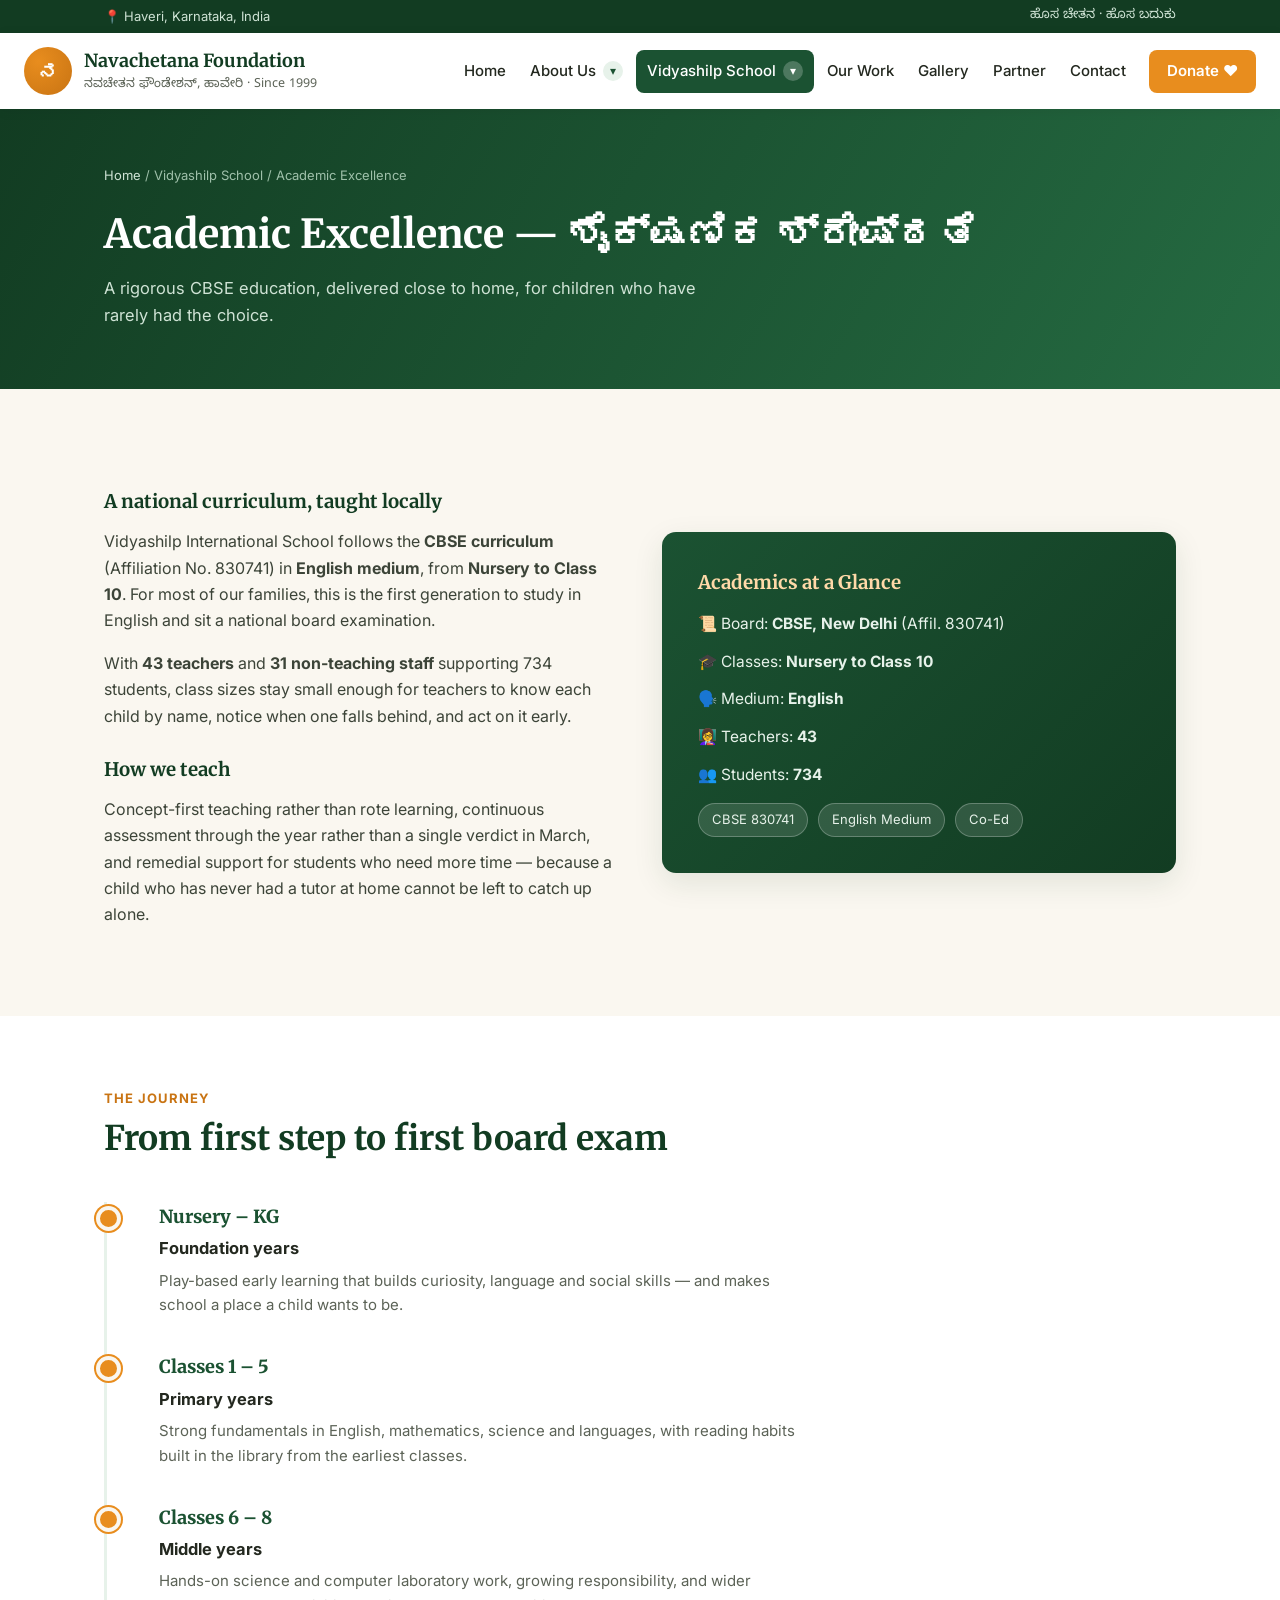
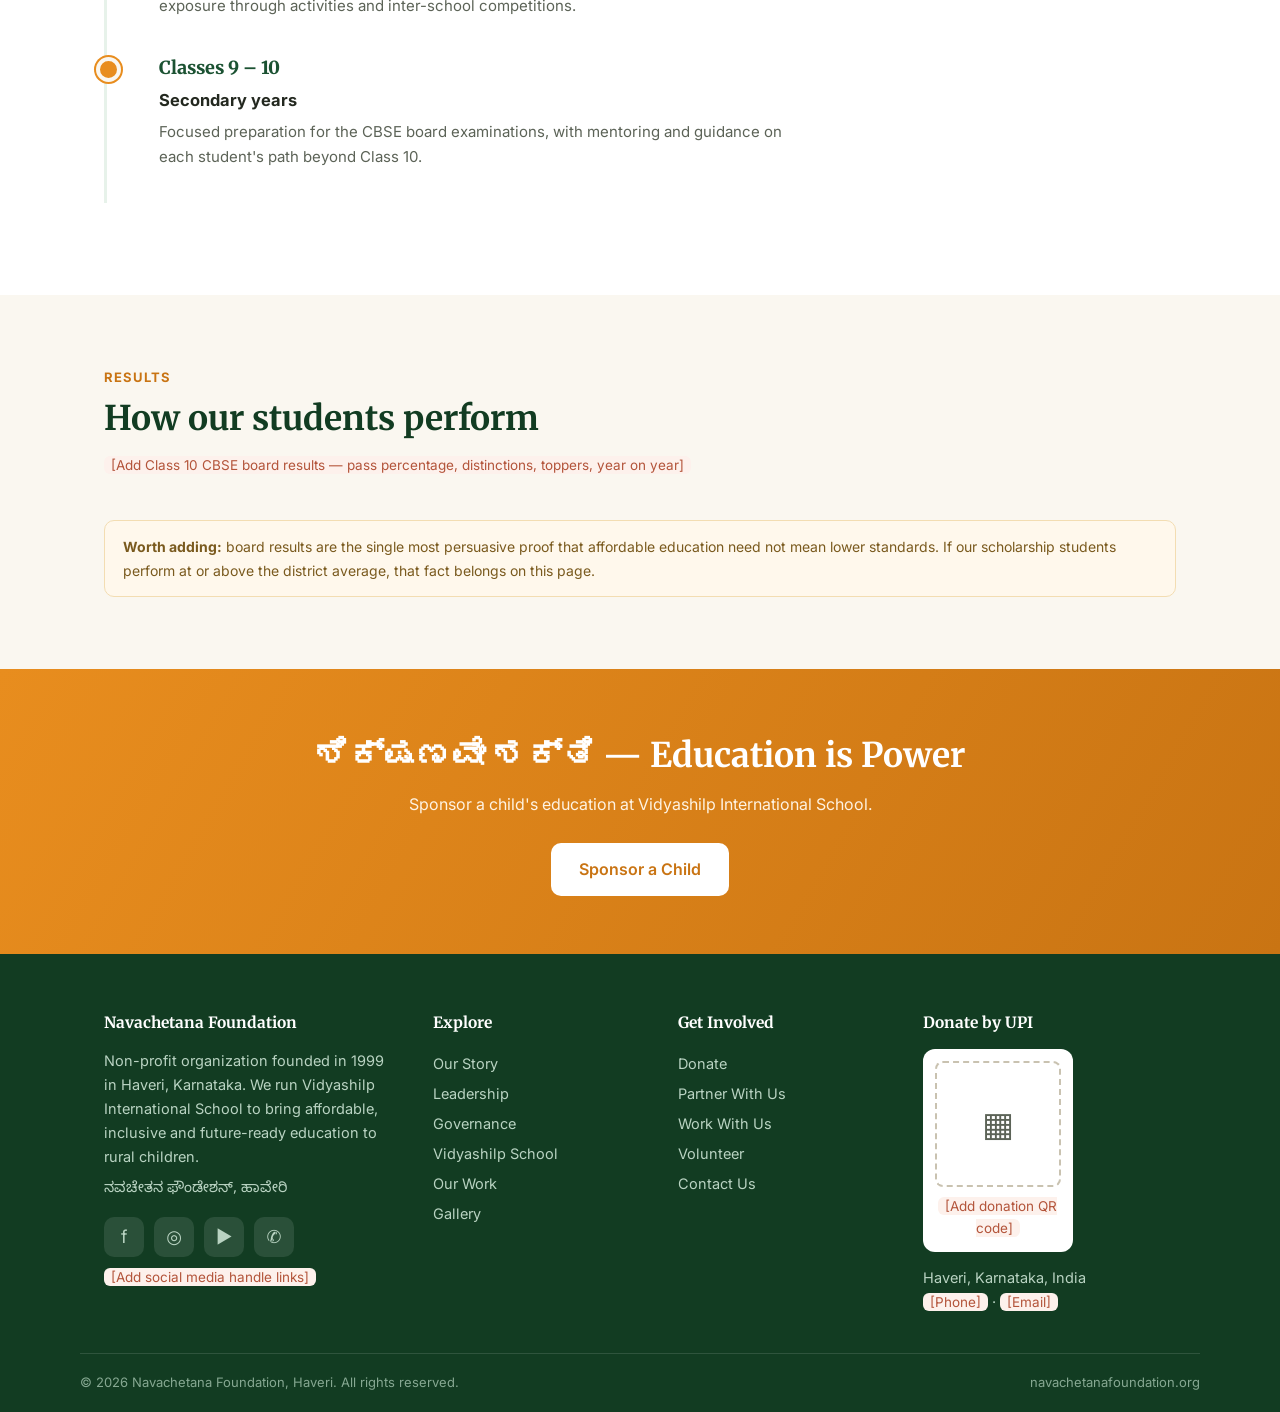
==== academics.html @ 8e403942 "firstCommt" ====
<!DOCTYPE html>
<html lang="en">
<head>
<meta charset="UTF-8">
<meta name="viewport" content="width=device-width, initial-scale=1.0">
<title>Academic Excellence — Vidyashilp International School, Haveri</title>
<meta name="description" content="Academic excellence at Vidyashilp International School, Haveri — CBSE curriculum, English medium, Nursery to Class 10, 43 teachers and individual attention for every child.">
<link rel="stylesheet" href="styles.css">
</head>
<body>

<div class="topbar">
  <div class="container">
    <span>📍 Haveri, Karnataka, India</span>
    <span class="kn">ಹೊಸ ಚೇತನ · ಹೊಸ ಬದುಕು</span>
  </div>
</div>

<header class="site-header">
  <div class="nav-wrap">
    <a class="brand" href="index.html">
      <div class="brand-mark">ನ</div>
      <div class="brand-name">
        <strong>Navachetana Foundation</strong>
        <span class="kn">ನವಚೇತನ ಫೌಂಡೇಶನ್, ಹಾವೇರಿ · Since 1999</span>
      </div>
    </a>
    <button class="nav-toggle" aria-label="Toggle menu" aria-expanded="false">&#9776;</button>
    <nav class="main-nav">
      <a href="index.html">Home</a>
      <div class="nav-item">
        <a href="about.html">About Us <span class="caret">&#9662;</span></a>
        <div class="sub-menu">
          <a href="about.html">Our Story</a>
          <a href="leadership.html">Leadership</a>
          <a href="governance.html">Governance</a>
        </div>
      </div>
      <div class="nav-item">
        <a href="school.html" class="active">Vidyashilp School <span class="caret">&#9662;</span></a>
        <div class="sub-menu">
          <a href="school.html">School Overview</a>
          <a href="academics.html" class="active">Academic Excellence</a>
          <a href="future-ready.html">Future Ready Learning</a>
          <a href="beyond-academics.html">Beyond Academics</a>
          <a href="hostel-transport.html">Hostel &amp; Transport</a>
        </div>
      </div>
      <a href="programs.html">Our Work</a>
      <a href="gallery.html">Gallery</a>
      <a href="partner.html">Partner</a>
      <a href="contact.html">Contact</a>
      <a href="donate.html" class="donate-btn">Donate &hearts;</a>
    </nav>
  </div>
</header>

<section class="page-hero">
  <div class="container">
    <div class="crumbs"><a href="index.html">Home</a> / Vidyashilp School / Academic Excellence</div>
    <h1>Academic Excellence — ಶೈಕ್ಷಣಿಕ ಶ್ರೇಷ್ಠತೆ</h1>
    <p>A rigorous CBSE education, delivered close to home, for children who have rarely had the choice.</p>
  </div>
</section>

<section class="block">
  <div class="container two-col">
    <div class="prose">
      <h3>A national curriculum, taught locally</h3>
      <p>Vidyashilp International School follows the <strong>CBSE curriculum</strong>
      (Affiliation No. 830741) in <strong>English medium</strong>, from
      <strong>Nursery to Class 10</strong>. For most of our families, this is the first
      generation to study in English and sit a national board examination.</p>
      <p>With <strong>43 teachers</strong> and <strong>31 non-teaching staff</strong>
      supporting 734 students, class sizes stay small enough for teachers to know each
      child by name, notice when one falls behind, and act on it early.</p>
      <h3>How we teach</h3>
      <p>Concept-first teaching rather than rote learning, continuous assessment through the
      year rather than a single verdict in March, and remedial support for students who need
      more time — because a child who has never had a tutor at home cannot be left to catch
      up alone.</p>
    </div>
    <div class="highlight-panel">
      <h3>Academics at a Glance</h3>
      <p>📜 Board: <strong>CBSE, New Delhi</strong> (Affil. 830741)</p>
      <p>🎓 Classes: <strong>Nursery to Class 10</strong></p>
      <p>🗣️ Medium: <strong>English</strong></p>
      <p>👩‍🏫 Teachers: <strong>43</strong></p>
      <p>👥 Students: <strong>734</strong></p>
      <div class="badge-row">
        <span class="badge">CBSE 830741</span>
        <span class="badge">English Medium</span>
        <span class="badge">Co-Ed</span>
      </div>
    </div>
  </div>
</section>

<section class="block alt">
  <div class="container">
    <div class="section-head">
      <div class="eyebrow">The Journey</div>
      <h2>From first step to first board exam</h2>
    </div>
    <div class="timeline">
      <div class="tl-item">
        <div class="year">Nursery – KG</div>
        <h4>Foundation years</h4>
        <p>Play-based early learning that builds curiosity, language and social skills —
        and makes school a place a child wants to be.</p>
      </div>
      <div class="tl-item">
        <div class="year">Classes 1 – 5</div>
        <h4>Primary years</h4>
        <p>Strong fundamentals in English, mathematics, science and languages, with reading
        habits built in the library from the earliest classes.</p>
      </div>
      <div class="tl-item">
        <div class="year">Classes 6 – 8</div>
        <h4>Middle years</h4>
        <p>Hands-on science and computer laboratory work, growing responsibility, and wider
        exposure through activities and inter-school competitions.</p>
      </div>
      <div class="tl-item">
        <div class="year">Classes 9 – 10</div>
        <h4>Secondary years</h4>
        <p>Focused preparation for the CBSE board examinations, with mentoring and guidance
        on each student's path beyond Class 10.</p>
      </div>
    </div>
  </div>
</section>

<section class="block">
  <div class="container">
    <div class="section-head">
      <div class="eyebrow">Results</div>
      <h2>How our students perform</h2>
      <p><span class="placeholder">[Add Class 10 CBSE board results — pass percentage, distinctions, toppers, year on year]</span></p>
    </div>
    <div class="note">
      <strong>Worth adding:</strong> board results are the single most persuasive proof that
      affordable education need not mean lower standards. If our scholarship students perform
      at or above the district average, that fact belongs on this page.
    </div>
  </div>
</section>

<section class="cta-band">
  <div class="container">
    <h2 class="kn">ಶಿಕ್ಷಣವೇ ಶಕ್ತಿ — Education is Power</h2>
    <p>Sponsor a child's education at Vidyashilp International School.</p>
    <a class="btn" href="donate.html">Sponsor a Child</a>
  </div>
</section>

<footer class="site-footer">
  <div class="container">
    <div class="footer-grid">
      <div>
        <h4>Navachetana Foundation</h4>
        <p>Non-profit organization founded in 1999 in Haveri, Karnataka. We run Vidyashilp
        International School to bring affordable, inclusive and future-ready education to
        rural children.</p>
        <p class="kn" style="margin-top:10px;">ನವಚೇತನ ಫೌಂಡೇಶನ್, ಹಾವೇರಿ</p>
        <div class="social-row">
          <a href="#" aria-label="Facebook" title="Facebook">f</a>
          <a href="#" aria-label="Instagram" title="Instagram">◎</a>
          <a href="#" aria-label="YouTube" title="YouTube">▶</a>
          <a href="#" aria-label="WhatsApp" title="WhatsApp">✆</a>
        </div>
        <p style="margin-top:8px;"><span class="placeholder">[Add social media handle links]</span></p>
      </div>
      <div>
        <h4>Explore</h4>
        <a href="about.html">Our Story</a>
        <a href="leadership.html">Leadership</a>
        <a href="governance.html">Governance</a>
        <a href="school.html">Vidyashilp School</a>
        <a href="programs.html">Our Work</a>
        <a href="gallery.html">Gallery</a>
      </div>
      <div>
        <h4>Get Involved</h4>
        <a href="donate.html">Donate</a>
        <a href="partner.html">Partner With Us</a>
        <a href="partner.html">Work With Us</a>
        <a href="contact.html">Volunteer</a>
        <a href="contact.html">Contact Us</a>
      </div>
      <div>
        <h4>Donate by UPI</h4>
        <div class="qr-box">
          <div class="qr-slot">▦</div>
          <span class="placeholder">[Add donation QR code]</span>
        </div>
        <p style="margin-top:14px;">Haveri, Karnataka, India<br>
        <span class="placeholder">[Phone]</span> · <span class="placeholder">[Email]</span></p>
      </div>
    </div>
  </div>
  <div class="container footer-bottom">
    <span>© 2026 Navachetana Foundation, Haveri. All rights reserved.</span>
    <span>navachetanafoundation.org</span>
  </div>
</footer>

<script src="script.js"></script>
</body>
</html>
---- styles.css ----
/* ============================================================
   Navachetana Foundation — navachetanafoundation.org
   Shared stylesheet
   ============================================================ */
@import url('https://fonts.googleapis.com/css2?family=Noto+Sans+Kannada:wght@400;600;700&family=Merriweather:wght@700;900&family=Inter:wght@400;500;600;700&display=swap');

:root {
  --green-900: #123c22;
  --green-800: #1b5232;
  --green-700: #256b42;
  --green-100: #e7f2ea;
  --marigold: #f2a93b;
  --saffron: #e88d1e;
  --saffron-dark: #c97413;
  --cream: #faf7f0;
  --ink: #23281f;
  --muted: #5c6357;
  --white: #ffffff;
  --radius: 14px;
  --shadow: 0 10px 30px rgba(18, 60, 34, 0.10);
  --maxw: 1120px;
}

* { margin: 0; padding: 0; box-sizing: border-box; }

html { scroll-behavior: smooth; }

body {
  font-family: 'Inter', 'Noto Sans Kannada', system-ui, -apple-system, sans-serif;
  color: var(--ink);
  background: var(--cream);
  line-height: 1.65;
}

.kn { font-family: 'Noto Sans Kannada', 'Inter', sans-serif; }

img { max-width: 100%; display: block; }

a { color: var(--green-700); text-decoration: none; }
a:hover { text-decoration: underline; }

.container { max-width: var(--maxw); margin: 0 auto; padding: 0 24px; }

/* ---------- Header / Nav ---------- */
.topbar {
  background: var(--green-900);
  color: #cfe3d5;
  font-size: 13px;
  padding: 6px 0;
}
.topbar .container { display: flex; justify-content: space-between; flex-wrap: wrap; gap: 8px; }

header.site-header {
  background: var(--white);
  position: sticky;
  top: 0;
  z-index: 50;
  box-shadow: 0 2px 12px rgba(0,0,0,0.06);
}
.nav-wrap {
  display: flex;
  align-items: center;
  justify-content: space-between;
  padding: 14px 24px;
  max-width: var(--maxw);
  margin: 0 auto;
}
.brand { display: flex; align-items: center; gap: 12px; text-decoration: none; }
.brand:hover { text-decoration: none; }
.brand-mark {
  width: 48px; height: 48px; border-radius: 50%;
  background: radial-gradient(circle at 30% 30%, var(--saffron), var(--saffron-dark));
  display: flex; align-items: center; justify-content: center;
  color: #fff; font-weight: 800; font-size: 20px;
  font-family: 'Merriweather', serif;
  flex-shrink: 0;
}
.brand-name { line-height: 1.2; }
.brand-name strong { display: block; color: var(--green-900); font-size: 18px; font-family: 'Merriweather', serif; }
.brand-name span { font-size: 12.5px; color: var(--muted); }

nav.main-nav { display: flex; gap: 4px; flex-wrap: wrap; align-items: center; }
nav.main-nav a {
  padding: 8px 13px;
  border-radius: 8px;
  color: var(--ink);
  font-weight: 500;
  font-size: 15px;
}
nav.main-nav a:hover { background: var(--green-100); text-decoration: none; color: var(--green-800); }
nav.main-nav a.active { background: var(--green-800); color: #fff; }
nav.main-nav a.donate-btn {
  background: var(--saffron);
  color: #fff;
  font-weight: 600;
  margin-left: 6px;
}
nav.main-nav a.donate-btn:hover { background: var(--saffron-dark); }

/* ---------- Hero ---------- */
.hero {
  background:
    linear-gradient(120deg, rgba(18,60,34,0.94) 0%, rgba(27,82,50,0.88) 55%, rgba(37,107,66,0.82) 100%),
    repeating-linear-gradient(45deg, #1b5232 0 12px, #17472b 12px 24px);
  color: #fff;
  padding: 90px 0 100px;
  position: relative;
  overflow: hidden;
}
.hero::after {
  content: "";
  position: absolute; inset: auto 0 0 0; height: 90px;
  background: radial-gradient(60% 120% at 50% 100%, rgba(232,141,30,0.25), transparent 70%);
  pointer-events: none;
}
.hero .kicker {
  display: inline-block;
  background: rgba(232,141,30,0.18);
  border: 1px solid rgba(232,141,30,0.5);
  color: #ffd9a8;
  padding: 5px 14px;
  border-radius: 999px;
  font-size: 13.5px;
  letter-spacing: 0.06em;
  text-transform: uppercase;
  margin-bottom: 22px;
}
.hero h1 {
  font-family: 'Merriweather', serif;
  font-size: clamp(30px, 5vw, 52px);
  line-height: 1.15;
  max-width: 780px;
  margin-bottom: 10px;
}
.hero .kn-tagline {
  font-size: clamp(18px, 2.6vw, 26px);
  color: #ffd9a8;
  margin-bottom: 18px;
  font-weight: 600;
}
.hero p.lead {
  max-width: 640px;
  font-size: 17.5px;
  color: #dceade;
  margin-bottom: 34px;
}
.btn {
  display: inline-block;
  padding: 13px 28px;
  border-radius: 10px;
  font-weight: 600;
  font-size: 16px;
  transition: transform .15s ease, box-shadow .15s ease;
}
.btn:hover { text-decoration: none; transform: translateY(-2px); }
.btn-primary { background: var(--saffron); color: #fff; box-shadow: 0 6px 18px rgba(232,141,30,.35); }
.btn-primary:hover { background: var(--saffron-dark); }
.btn-ghost { border: 2px solid rgba(255,255,255,.55); color: #fff; margin-left: 12px; }
.btn-ghost:hover { background: rgba(255,255,255,.12); }
.btn-green { background: var(--green-800); color: #fff; }
.btn-green:hover { background: var(--green-900); }

/* ---------- Page hero (inner pages) ---------- */
.page-hero {
  background: linear-gradient(120deg, var(--green-900), var(--green-700));
  color: #fff;
  padding: 56px 0 60px;
}
.page-hero h1 { font-family: 'Merriweather', serif; font-size: clamp(28px, 4vw, 40px); }
.page-hero p { color: #cfe3d5; max-width: 640px; margin-top: 8px; font-size: 16.5px; }
.crumbs { font-size: 13px; color: #9fc0aa; margin-bottom: 14px; }
.crumbs a { color: #cfe3d5; }

/* ---------- Sections ---------- */
section.block { padding: 72px 0; }
section.block.alt { background: var(--white); }
.section-head { max-width: 720px; margin-bottom: 42px; }
.section-head .eyebrow {
  color: var(--saffron-dark);
  font-weight: 700;
  text-transform: uppercase;
  letter-spacing: .08em;
  font-size: 13px;
  margin-bottom: 8px;
}
.section-head h2 {
  font-family: 'Merriweather', serif;
  color: var(--green-900);
  font-size: clamp(24px, 3.4vw, 34px);
  line-height: 1.25;
  margin-bottom: 12px;
}
.section-head p { color: var(--muted); font-size: 16.5px; }
.center { text-align: center; margin-left: auto; margin-right: auto; }

/* ---------- Cards & grids ---------- */
.grid { display: grid; gap: 26px; }
.grid.cols-3 { grid-template-columns: repeat(3, 1fr); }
.grid.cols-2 { grid-template-columns: repeat(2, 1fr); }
.grid.cols-4 { grid-template-columns: repeat(4, 1fr); }
@media (max-width: 900px) {
  .grid.cols-3, .grid.cols-4 { grid-template-columns: repeat(2, 1fr); }
}
@media (max-width: 620px) {
  .grid.cols-3, .grid.cols-2, .grid.cols-4 { grid-template-columns: 1fr; }
}

.card {
  background: var(--white);
  border-radius: var(--radius);
  padding: 30px 28px;
  box-shadow: var(--shadow);
  border-top: 4px solid transparent;
}
.card:hover { border-top-color: var(--saffron); }
.card .icon {
  width: 52px; height: 52px;
  border-radius: 12px;
  background: var(--green-100);
  display: flex; align-items: center; justify-content: center;
  font-size: 26px;
  margin-bottom: 18px;
}
.card h3 { color: var(--green-900); font-size: 19px; margin-bottom: 10px; font-family: 'Merriweather', serif; }
.card p { color: var(--muted); font-size: 15.5px; }
.card .kn-sub { color: var(--saffron-dark); font-size: 14px; font-weight: 600; margin-bottom: 6px; display:block; }

/* ---------- Stats ---------- */
.stats-band { background: var(--green-900); color: #fff; padding: 54px 0; }
.stats-band .grid { text-align: center; }
.stat h3 {
  font-family: 'Merriweather', serif;
  font-size: clamp(30px, 4vw, 44px);
  color: #ffd9a8;
}
.stat p { color: #b9d3c2; font-size: 15px; margin-top: 4px; }

/* ---------- Timeline ---------- */
.timeline { position: relative; margin: 20px 0; padding-left: 30px; border-left: 3px solid var(--green-100); }
.tl-item { position: relative; padding: 0 0 34px 22px; }
.tl-item::before {
  content: "";
  position: absolute; left: -41px; top: 4px;
  width: 17px; height: 17px; border-radius: 50%;
  background: var(--saffron);
  border: 4px solid var(--cream);
  box-shadow: 0 0 0 2px var(--saffron);
}
.tl-item .year { font-weight: 800; color: var(--green-800); font-size: 18px; font-family: 'Merriweather', serif; }
.tl-item h4 { color: var(--ink); margin: 4px 0 6px; font-size: 16.5px; }
.tl-item p { color: var(--muted); font-size: 15px; max-width: 640px; }

/* ---------- Leadership ---------- */
.person { text-align: center; }
.person .avatar {
  width: 130px; height: 130px;
  margin: 0 auto 18px;
  border-radius: 50%;
  background: linear-gradient(135deg, var(--green-700), var(--green-900));
  color: #ffd9a8;
  display: flex; align-items: center; justify-content: center;
  font-size: 42px; font-weight: 800; font-family: 'Merriweather', serif;
  border: 5px solid var(--white);
  box-shadow: var(--shadow);
}
.person h3 { color: var(--green-900); font-family: 'Merriweather', serif; font-size: 20px; }
.person .role { color: var(--saffron-dark); font-weight: 600; font-size: 14.5px; margin: 4px 0 10px; }
.person p { color: var(--muted); font-size: 15px; }

/* ---------- Gallery ---------- */
.gallery-grid { display: grid; grid-template-columns: repeat(3, 1fr); gap: 20px; }
@media (max-width: 900px) { .gallery-grid { grid-template-columns: repeat(2, 1fr); } }
@media (max-width: 560px) { .gallery-grid { grid-template-columns: 1fr; } }
.ph {
  border-radius: var(--radius);
  overflow: hidden;
  box-shadow: var(--shadow);
  background: var(--white);
}
.ph .ph-img {
  aspect-ratio: 4 / 3;
  display: flex; align-items: center; justify-content: center;
  font-size: 44px;
  color: rgba(255,255,255,.9);
}
.ph .ph-cap { padding: 14px 16px; font-size: 14.5px; color: var(--muted); }
.ph .ph-cap strong { display: block; color: var(--green-900); font-size: 15px; }
.g1 { background: linear-gradient(135deg, #256b42, #123c22); }
.g2 { background: linear-gradient(135deg, #e88d1e, #b35f0a); }
.g3 { background: linear-gradient(135deg, #3a7ca5, #16425b); }
.g4 { background: linear-gradient(135deg, #7b4397, #4a235a); }
.g5 { background: linear-gradient(135deg, #c0392b, #7b241c); }
.g6 { background: linear-gradient(135deg, #148f77, #0b5345); }

/* ---------- Donate ---------- */
.donate-box {
  background: var(--white);
  border-radius: var(--radius);
  box-shadow: var(--shadow);
  padding: 34px;
  border-left: 6px solid var(--saffron);
}
.donate-box h3 { font-family: 'Merriweather', serif; color: var(--green-900); margin-bottom: 14px; }
.donate-box table { width: 100%; border-collapse: collapse; font-size: 15px; }
.donate-box td { padding: 9px 6px; border-bottom: 1px solid #eee7d9; vertical-align: top; }
.donate-box td:first-child { font-weight: 600; color: var(--green-800); width: 42%; }
.placeholder { color: #b3543a; background: #fdf1ec; padding: 1px 7px; border-radius: 6px; font-size: 13.5px; }

.note {
  background: #fff8ec;
  border: 1px solid #f3ddb2;
  border-radius: 10px;
  padding: 14px 18px;
  font-size: 14px;
  color: #7a5a1e;
  margin-top: 22px;
}

/* ---------- Contact ---------- */
.contact-grid { display: grid; grid-template-columns: 1.1fr .9fr; gap: 34px; }
@media (max-width: 860px) { .contact-grid { grid-template-columns: 1fr; } }
.contact-card { background: var(--white); border-radius: var(--radius); box-shadow: var(--shadow); padding: 32px; }
.contact-card h3 { font-family: 'Merriweather', serif; color: var(--green-900); margin-bottom: 16px; }
.contact-row { display: flex; gap: 14px; margin-bottom: 18px; align-items: flex-start; }
.contact-row .ci {
  width: 42px; height: 42px; flex-shrink: 0;
  background: var(--green-100); border-radius: 10px;
  display: flex; align-items: center; justify-content: center; font-size: 20px;
}
.contact-row strong { display: block; color: var(--green-900); font-size: 15px; }
.contact-row span { color: var(--muted); font-size: 14.5px; }

form.contact-form label { display: block; font-weight: 600; font-size: 14px; color: var(--green-900); margin: 14px 0 5px; }
form.contact-form input, form.contact-form textarea {
  width: 100%;
  padding: 11px 13px;
  border: 1.5px solid #dcd6c6;
  border-radius: 9px;
  font-family: inherit;
  font-size: 15px;
  background: var(--cream);
}
form.contact-form input:focus, form.contact-form textarea:focus {
  outline: none; border-color: var(--green-700); background: #fff;
}
form.contact-form button {
  margin-top: 18px;
  border: none; cursor: pointer;
  width: 100%;
}

/* ---------- CTA band ---------- */
.cta-band {
  background: linear-gradient(120deg, var(--saffron), var(--saffron-dark));
  color: #fff;
  padding: 58px 0;
  text-align: center;
}
.cta-band h2 { font-family: 'Merriweather', serif; font-size: clamp(24px, 3.4vw, 34px); margin-bottom: 8px; }
.cta-band p { max-width: 560px; margin: 0 auto 26px; color: #fff3e2; }
.cta-band .btn { background: #fff; color: var(--saffron-dark); }
.cta-band .btn:hover { background: var(--green-900); color: #fff; }

/* ---------- Footer ---------- */
footer.site-footer { background: var(--green-900); color: #b9d3c2; padding: 56px 0 0; font-size: 14.5px; }
.footer-grid { display: grid; grid-template-columns: 1.4fr 1fr 1fr 1.2fr; gap: 34px; padding-bottom: 40px; }
@media (max-width: 900px) { .footer-grid { grid-template-columns: repeat(2, 1fr); } }
@media (max-width: 560px) { .footer-grid { grid-template-columns: 1fr; } }
footer h4 { color: #fff; font-size: 15.5px; margin-bottom: 14px; font-family: 'Merriweather', serif; }
footer a { color: #b9d3c2; display: block; padding: 3px 0; }
footer a:hover { color: #ffd9a8; }
.footer-bottom {
  border-top: 1px solid rgba(255,255,255,.12);
  padding: 18px 0;
  font-size: 13px;
  color: #86a892;
  display: flex; justify-content: space-between; flex-wrap: wrap; gap: 8px;
}

/* ---------- Utility ---------- */
.two-col { display: grid; grid-template-columns: 1fr 1fr; gap: 44px; align-items: center; }
@media (max-width: 860px) { .two-col { grid-template-columns: 1fr; } }
.prose p { margin-bottom: 16px; color: #3c4438; font-size: 16px; }
.prose h3 { font-family: 'Merriweather', serif; color: var(--green-900); margin: 26px 0 10px; }
.highlight-panel {
  background: linear-gradient(135deg, var(--green-800), var(--green-900));
  border-radius: var(--radius);
  color: #e7f2ea;
  padding: 36px;
  box-shadow: var(--shadow);
}
.highlight-panel h3 { color: #ffd9a8; font-family: 'Merriweather', serif; margin-bottom: 12px; }
.highlight-panel p { font-size: 15.5px; margin-bottom: 12px; }
.badge-row { display: flex; flex-wrap: wrap; gap: 10px; margin-top: 16px; }
.badge {
  background: rgba(255,255,255,.12);
  border: 1px solid rgba(255,255,255,.25);
  padding: 5px 13px;
  border-radius: 999px;
  font-size: 13px;
}

/* ---------- Philosophy quote band ---------- */
.philosophy-band {
  background: var(--green-100);
  padding: 64px 0;
  text-align: center;
}
.philosophy-band .quote {
  font-family: 'Merriweather', serif;
  font-size: clamp(20px, 3vw, 30px);
  color: var(--green-900);
  max-width: 860px;
  margin: 0 auto 14px;
  line-height: 1.45;
}
.philosophy-band .quote::before { content: "“"; color: var(--saffron); }
.philosophy-band .quote::after { content: "”"; color: var(--saffron); }
.philosophy-band .attribution { color: var(--muted); font-size: 15px; }

/* ---------- FAQ ---------- */
.faq details {
  background: var(--white);
  border-radius: 12px;
  box-shadow: var(--shadow);
  margin-bottom: 14px;
  padding: 0;
  overflow: hidden;
}
.faq summary {
  cursor: pointer;
  padding: 18px 22px;
  font-weight: 600;
  color: var(--green-900);
  font-size: 16px;
  list-style: none;
  position: relative;
}
.faq summary::-webkit-details-marker { display: none; }
.faq summary::after {
  content: "+";
  position: absolute; right: 22px; top: 50%;
  transform: translateY(-50%);
  color: var(--saffron-dark);
  font-size: 22px; font-weight: 700;
}
.faq details[open] summary::after { content: "–"; }
.faq details p { padding: 0 22px 18px; color: var(--muted); font-size: 15px; }

@media (max-width: 720px) {
  .nav-wrap { flex-direction: column; gap: 10px; }
  nav.main-nav { justify-content: center; }
  .hero { padding: 64px 0 72px; }
  .btn-ghost { margin-left: 0; margin-top: 10px; }
}

/* ============================================================
   v2 — New layout (dropdown nav, popup, impact, founder, involve)
   ============================================================ */

/* ---------- Dropdown navigation ---------- */
/* Wider header row + tighter items so all eight links sit on one line */
.nav-wrap { max-width: 1320px; gap: 18px; }
nav.main-nav { gap: 2px; flex-wrap: nowrap; }
nav.main-nav > a,
nav.main-nav .nav-item > a { padding: 9px 11px; font-size: 15px; white-space: nowrap; }
nav.main-nav a.donate-btn { margin-left: 10px; padding: 9px 18px; }

nav.main-nav .nav-item { position: relative; }
nav.main-nav .nav-item > a { display: flex; align-items: center; gap: 7px; }

/* Dropdown indicator — a visible pill, not a hairline glyph */
nav.main-nav .caret {
  display: inline-flex;
  align-items: center;
  justify-content: center;
  width: 20px;
  height: 20px;
  border-radius: 50%;
  background: var(--green-100);
  color: var(--green-800);
  font-size: 12px;
  line-height: 1;
  transition: transform .18s ease, background .18s ease, color .18s ease;
}
nav.main-nav .nav-item:hover .caret,
nav.main-nav .nav-item:focus-within .caret {
  background: var(--saffron);
  color: #fff;
  transform: rotate(180deg);
}
nav.main-nav .nav-item > a.active .caret { background: rgba(255,255,255,.22); color: #fff; }

nav.main-nav .sub-menu {
  display: none;
  position: absolute;
  top: 100%;
  left: 0;
  min-width: 232px;
  background: var(--white);
  border-radius: 12px;
  box-shadow: 0 14px 38px rgba(18,60,34,.18);
  border-top: 3px solid var(--saffron);
  padding: 8px;
  z-index: 60;
}
nav.main-nav .nav-item:hover .sub-menu,
nav.main-nav .nav-item:focus-within .sub-menu { display: block; }
nav.main-nav .sub-menu a {
  display: block;
  padding: 9px 13px;
  font-size: 14.5px;
  border-radius: 8px;
  white-space: nowrap;
}

/* Mobile nav */
.nav-toggle {
  display: none;
  background: var(--green-100);
  border: none;
  color: var(--green-900);
  font-size: 22px;
  line-height: 1;
  padding: 10px 14px;
  border-radius: 10px;
  cursor: pointer;
}
@media (max-width: 1180px) {
  .nav-toggle { display: block; }
  nav.main-nav {
    display: none;
    width: 100%;
    flex-direction: column;
    align-items: stretch;
    flex-wrap: nowrap;
    gap: 2px;
    padding-top: 14px;
    margin-top: 12px;
    border-top: 1px solid #e8e2d4;
  }
  nav.main-nav.open { display: flex; }
  .nav-wrap { flex-wrap: wrap; gap: 12px; }
  nav.main-nav .nav-item > a { justify-content: space-between; }
  nav.main-nav .nav-item:hover .caret,
  nav.main-nav .nav-item:focus-within .caret { transform: none; }
  nav.main-nav .sub-menu {
    display: block;
    position: static;
    box-shadow: none;
    border-top: none;
    border-left: 3px solid var(--green-100);
    border-radius: 0;
    padding: 0 0 6px 10px;
    margin-left: 13px;
    min-width: 0;
  }
  nav.main-nav a.donate-btn { margin: 8px 0 0; text-align: center; }
}

/* ---------- Entry pop-up ---------- */
.popup-overlay {
  position: fixed;
  inset: 0;
  background: rgba(18,60,34,.72);
  display: none;
  align-items: center;
  justify-content: center;
  padding: 20px;
  z-index: 200;
}
.popup-overlay.show { display: flex; }
.popup-card {
  background: var(--white);
  border-radius: 18px;
  max-width: 880px;
  width: 100%;
  max-height: 92vh;
  overflow: auto;
  display: grid;
  grid-template-columns: 1fr 1fr;
  position: relative;
  box-shadow: 0 30px 80px rgba(0,0,0,.4);
}
@media (max-width: 720px) { .popup-card { grid-template-columns: 1fr; } }
.popup-visual {
  background: linear-gradient(150deg, var(--green-800), var(--green-900));
  color: #ffd9a8;
  display: flex; align-items: center; justify-content: center;
  font-size: 84px;
  min-height: 220px;
}
.popup-body { padding: 40px 38px; }
.popup-body h2 {
  font-family: 'Merriweather', serif;
  color: var(--green-900);
  font-size: 25px;
  line-height: 1.3;
  margin-bottom: 12px;
}
.popup-body p { color: var(--muted); font-size: 15.5px; margin-bottom: 20px; }
.popup-close {
  position: absolute;
  top: 12px; right: 14px;
  background: rgba(255,255,255,.9);
  border: none;
  width: 34px; height: 34px;
  border-radius: 50%;
  font-size: 19px;
  color: var(--green-900);
  cursor: pointer;
  z-index: 2;
}
.popup-close:hover { background: var(--saffron); color: #fff; }
.popup-later {
  display: inline-block;
  margin-left: 14px;
  font-size: 14px;
  color: var(--muted);
  cursor: pointer;
  background: none;
  border: none;
  font-family: inherit;
  text-decoration: underline;
}

/* ---------- Impact in numbers ---------- */
.impact-grid {
  display: grid;
  grid-template-columns: repeat(4, 1fr);
  gap: 20px;
}
@media (max-width: 940px) { .impact-grid { grid-template-columns: repeat(2, 1fr); } }
@media (max-width: 520px) { .impact-grid { grid-template-columns: 1fr; } }
.impact-item {
  background: rgba(255,255,255,.07);
  border: 1px solid rgba(255,255,255,.16);
  border-radius: var(--radius);
  padding: 26px 22px;
  text-align: center;
}
.impact-item .num {
  font-family: 'Merriweather', serif;
  font-size: clamp(32px, 4.4vw, 46px);
  color: #ffd9a8;
  line-height: 1.1;
}
.impact-item .label { color: #cfe3d5; font-size: 14.5px; margin-top: 8px; }

/* ---------- Approach steps ---------- */
.step-num {
  width: 52px; height: 52px;
  border-radius: 12px;
  background: var(--saffron);
  color: #fff;
  display: flex; align-items: center; justify-content: center;
  font-family: 'Merriweather', serif;
  font-size: 24px; font-weight: 800;
  margin-bottom: 18px;
}

/* ---------- Founder note ---------- */
.founder-note {
  display: grid;
  grid-template-columns: 340px 1fr;
  gap: 44px;
  align-items: start;
  background: var(--white);
  border-radius: var(--radius);
  box-shadow: var(--shadow);
  padding: 44px;
  border-left: 6px solid var(--saffron);
}
@media (max-width: 800px) { .founder-note { grid-template-columns: 1fr; gap: 26px; } }
/* Portrait card with a name plate beneath, sized to sit level with the letter text.
   Source is square (462x462), so 5/6 crops only the left and right edges — the full
   height of the portrait is kept and his folded arms stay in frame. */
.founder-photo {
  margin: 0;
  border-radius: var(--radius);
  overflow: hidden;
  background: linear-gradient(150deg, var(--green-700), var(--green-900));
  box-shadow: 0 14px 34px rgba(18, 60, 34, .22);
  align-self: start;
}
.founder-photo picture { display: block; }
.founder-photo img {
  width: 100%;
  height: auto;
  aspect-ratio: 5 / 6;
  object-fit: cover;
  object-position: center;
  display: block;
}
.founder-photo figcaption {
  background: var(--green-900);
  padding: 15px 18px 17px;
  text-align: center;
}
.founder-photo figcaption .role {
  display: block;
  color: var(--marigold);
  font-size: 12.5px;
  font-weight: 700;
  text-transform: uppercase;
  letter-spacing: .13em;
  margin-bottom: 5px;
}
.founder-photo figcaption strong {
  display: block;
  color: #fff;
  font-family: 'Merriweather', serif;
  font-size: 17.5px;
  line-height: 1.3;
}
/* Stacked layout: keep the portrait from stretching the full column width */
@media (max-width: 800px) {
  .founder-photo { max-width: 300px; margin: 0 auto; }
}
.founder-note h2 {
  font-family: 'Merriweather', serif;
  color: var(--green-900);
  font-size: clamp(23px, 3.2vw, 31px);
  margin-bottom: 16px;
}
.founder-note p { color: #3c4438; font-size: 16px; margin-bottom: 14px; }
.founder-sign {
  margin-top: 22px;
  padding-top: 18px;
  border-top: 1px solid #eee7d9;
}
.founder-sign strong { display: block; color: var(--green-900); font-size: 17px; font-family: 'Merriweather', serif; }
.founder-sign span { color: var(--saffron-dark); font-weight: 600; font-size: 14.5px; }

/* ---------- Get involved ---------- */
.involve-grid {
  display: grid;
  grid-template-columns: repeat(5, 1fr);
  gap: 18px;
}
@media (max-width: 1000px) { .involve-grid { grid-template-columns: repeat(3, 1fr); } }
@media (max-width: 660px) { .involve-grid { grid-template-columns: repeat(2, 1fr); } }
@media (max-width: 420px) { .involve-grid { grid-template-columns: 1fr; } }
.involve-card {
  background: var(--white);
  border-radius: var(--radius);
  box-shadow: var(--shadow);
  padding: 28px 22px;
  text-align: center;
  display: block;
  color: var(--ink);
  border-bottom: 4px solid transparent;
  transition: transform .15s ease, border-color .15s ease;
}
.involve-card:hover {
  text-decoration: none;
  transform: translateY(-4px);
  border-bottom-color: var(--saffron);
}
.involve-card .ic { font-size: 34px; margin-bottom: 12px; }
.involve-card strong {
  display: block;
  color: var(--green-900);
  font-family: 'Merriweather', serif;
  font-size: 16.5px;
  margin-bottom: 6px;
}
.involve-card span { color: var(--muted); font-size: 14px; }

/* ---------- Media / picture placeholder ---------- */
.media-frame {
  border-radius: var(--radius);
  overflow: hidden;
  box-shadow: var(--shadow);
  background: linear-gradient(140deg, var(--green-700), var(--green-900));
  aspect-ratio: 4 / 3;
  display: flex; align-items: center; justify-content: center;
  flex-direction: column;
  color: #ffd9a8;
  font-size: 66px;
  text-align: center;
}
.media-frame img { width: 100%; height: 100%; object-fit: cover; }
.media-frame .mf-hint { font-size: 13px; color: #cfe3d5; margin-top: 10px; padding: 0 20px; }
/* For wide/panoramic photographs. The ratio sits on the <img>, not the <figure>,
   so the caption flows underneath instead of being squeezed inside the ratio box.
   16/10 trims only the left and right edges — the full height of the photo is kept,
   so the subject scales up rather than losing sky or foreground.
   Tune the height here: 16/9 = shorter, 3/2 = taller, 4/3 = taller still. */
.media-frame.natural { aspect-ratio: auto; display: block; }
.media-frame.natural img {
  width: 100%;
  height: auto;
  display: block;
  aspect-ratio: 16 / 10;
  object-fit: cover;
  object-position: center;
}
/* Once the columns stack, width is no longer the constraint — show the full panorama */
@media (max-width: 860px) {
  .media-frame.natural img { aspect-ratio: auto; }
}
.media-frame figcaption,
.photo-caption {
  background: var(--white);
  color: var(--muted);
  font-size: 13.5px;
  padding: 12px 16px;
  text-align: left;
}

/* ---------- Photo row (side-by-side photographs) ---------- */
.photo-row { display: grid; grid-template-columns: repeat(4, 1fr); gap: 18px; }
@media (max-width: 1000px) { .photo-row { grid-template-columns: repeat(2, 1fr); } }
@media (max-width: 540px)  { .photo-row { grid-template-columns: 1fr; } }
.photo-row figure {
  margin: 0;
  background: var(--white);
  border-radius: var(--radius);
  overflow: hidden;
  box-shadow: var(--shadow);
  display: flex;
  flex-direction: column;
}
.photo-row img {
  width: 100%;
  aspect-ratio: 4 / 3;
  object-fit: cover;
  display: block;
}
.photo-row figcaption {
  padding: 13px 15px;
  font-size: 13.5px;
  line-height: 1.5;
  color: var(--muted);
  border-top: 3px solid var(--green-100);
  flex: 1;
}

/* ---------- Social + QR footer strip ---------- */
.social-row { display: flex; gap: 10px; flex-wrap: wrap; margin-top: 14px; }
.social-row a {
  width: 40px; height: 40px;
  border-radius: 10px;
  background: rgba(255,255,255,.1);
  display: flex; align-items: center; justify-content: center;
  font-size: 18px;
  padding: 0;
}
.social-row a:hover { background: var(--saffron); }
.qr-box {
  background: var(--white);
  border-radius: 12px;
  padding: 12px;
  width: 150px;
  text-align: center;
  color: var(--muted);
  font-size: 12px;
}
.qr-box .qr-slot {
  aspect-ratio: 1;
  border: 2px dashed #c9c2b0;
  border-radius: 8px;
  display: flex; align-items: center; justify-content: center;
  font-size: 34px;
  margin-bottom: 8px;
}
.qr-box img { width: 100%; border-radius: 8px; }
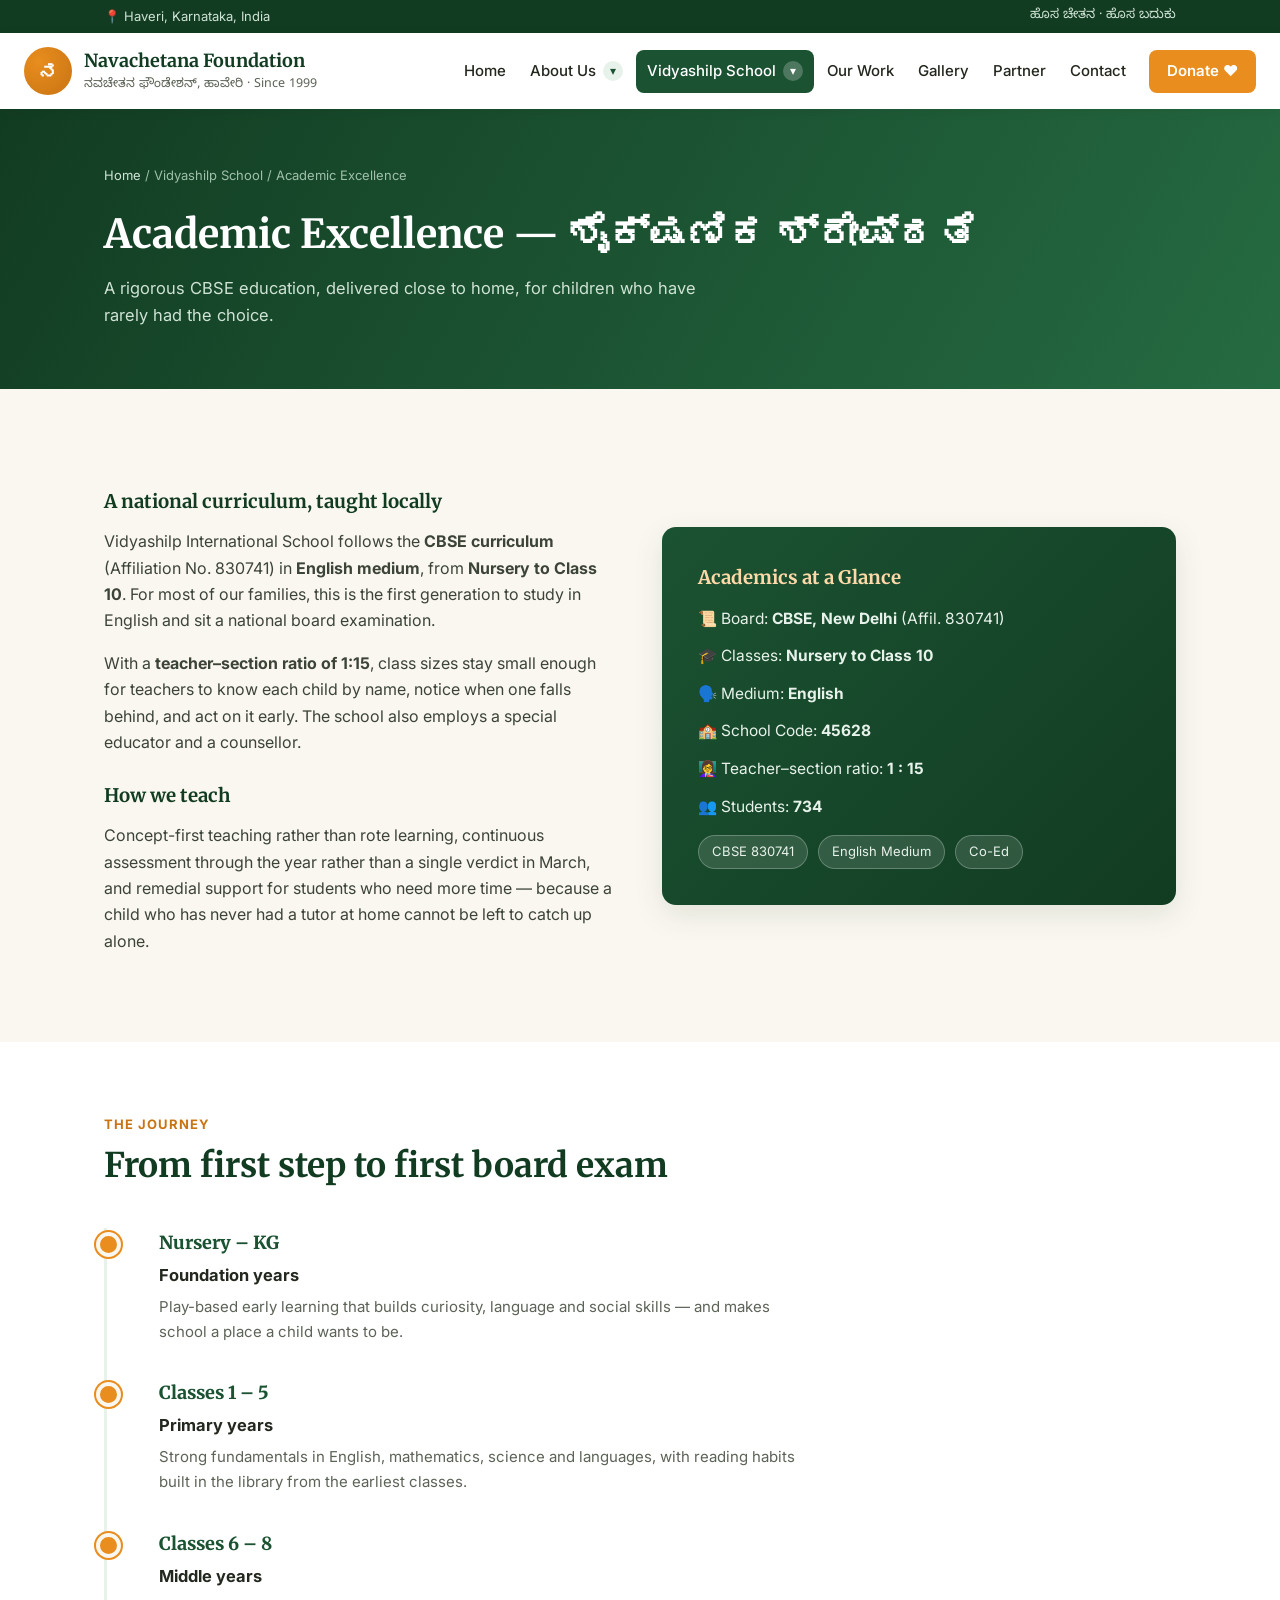
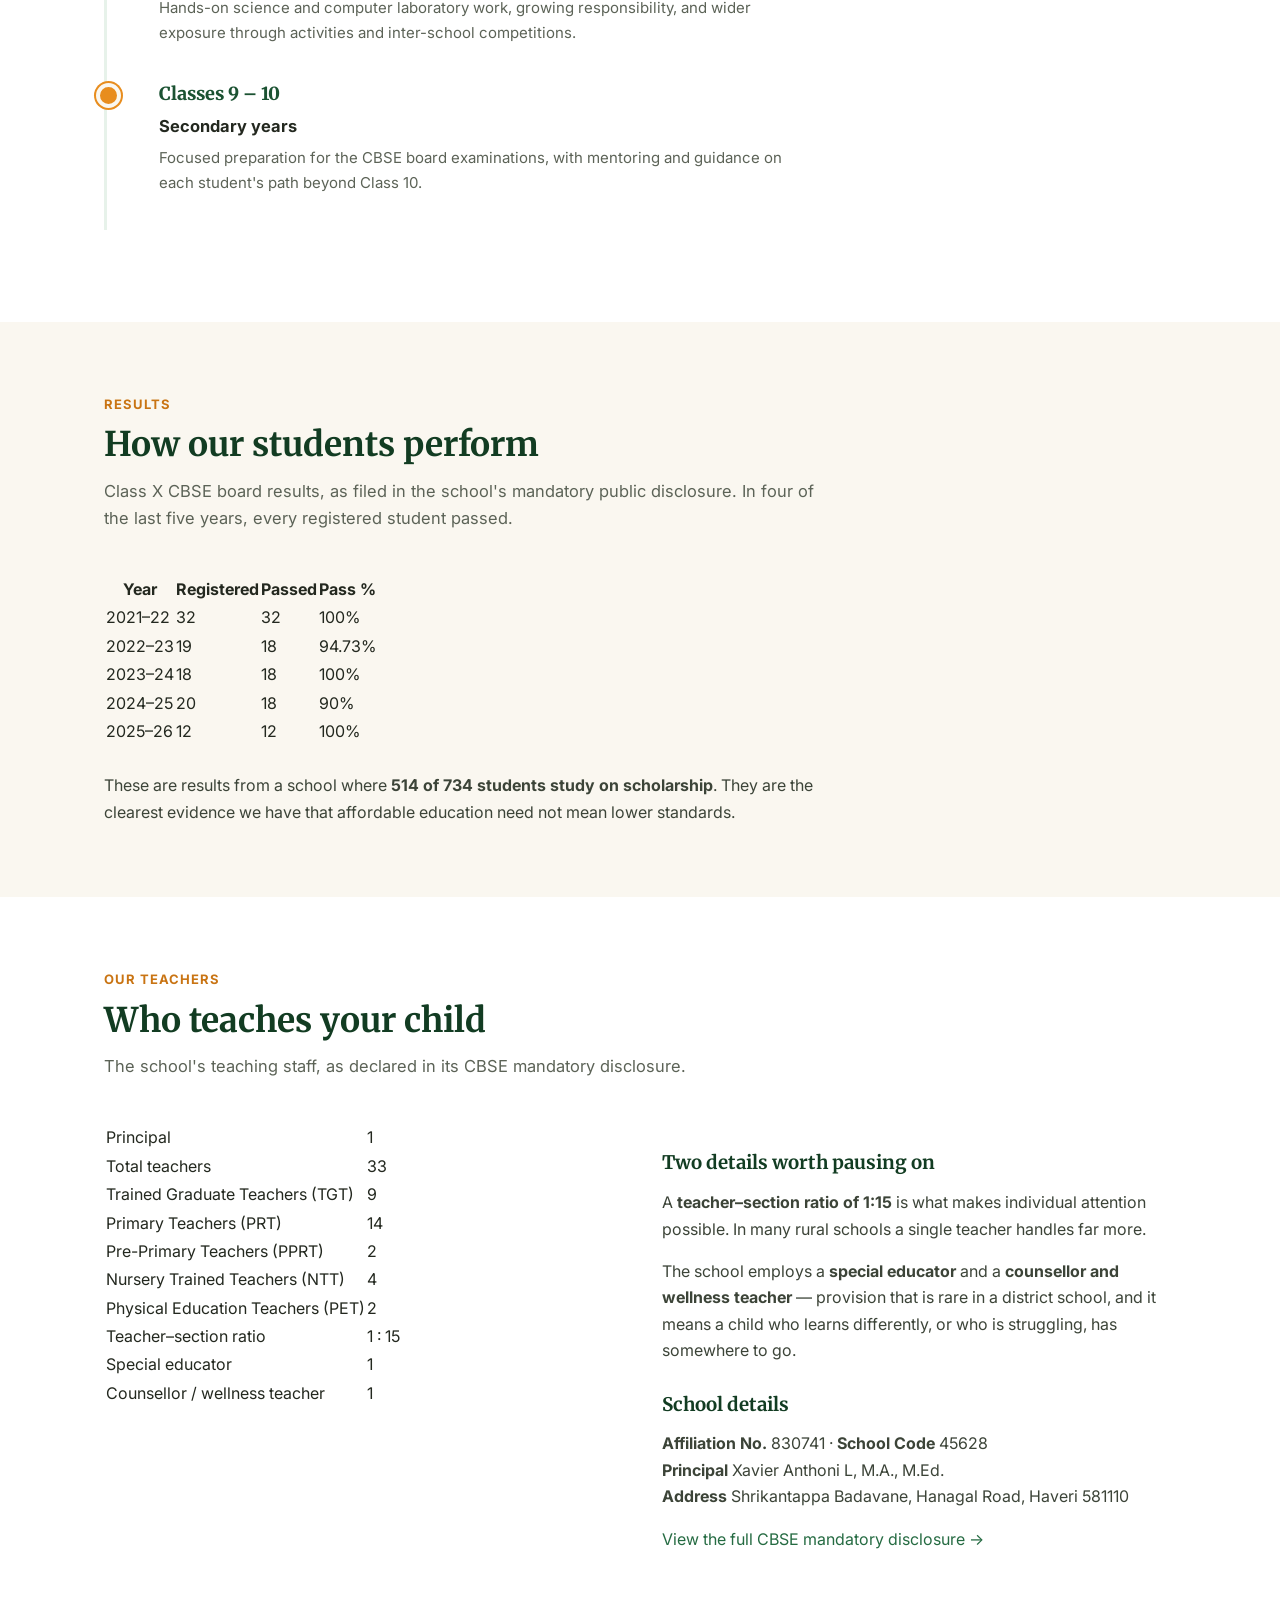
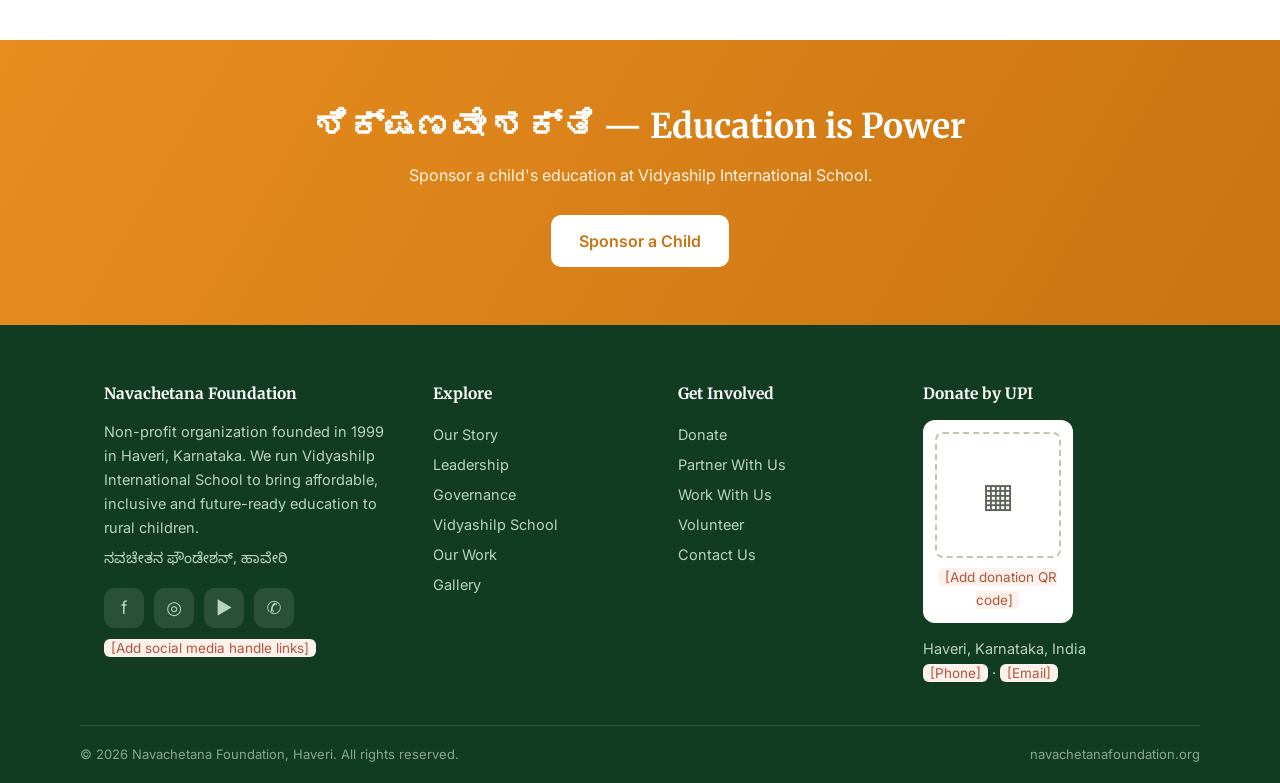
==== commit 012c8c05: "added images" ====
--- a/academics.html
+++ b/academics.html
@@ -1,210 +1,338 @@
 <!DOCTYPE html>
 <html lang="en">
+
 <head>
-<meta charset="UTF-8">
-<meta name="viewport" content="width=device-width, initial-scale=1.0">
-<title>Academic Excellence — Vidyashilp International School, Haveri</title>
-<meta name="description" content="Academic excellence at Vidyashilp International School, Haveri — CBSE curriculum, English medium, Nursery to Class 10, 43 teachers and individual attention for every child.">
-<link rel="stylesheet" href="styles.css">
+  <meta charset="UTF-8">
+  <meta name="viewport" content="width=device-width, initial-scale=1.0">
+  <title>Academic Excellence — Vidyashilp International School, Haveri</title>
+  <meta name="description"
+    content="Academic excellence at Vidyashilp International School, Haveri — CBSE curriculum, English medium, Nursery to Class 10, CBSE Class X board results and individual attention for every child.">
+  <link rel="stylesheet" href="styles.css">
 </head>
+
 <body>
 
-<div class="topbar">
-  <div class="container">
-    <span>📍 Haveri, Karnataka, India</span>
-    <span class="kn">ಹೊಸ ಚೇತನ · ಹೊಸ ಬದುಕು</span>
+  <div class="topbar">
+    <div class="container">
+      <span>📍 Haveri, Karnataka, India</span>
+      <span class="kn">ಹೊಸ ಚೇತನ · ಹೊಸ ಬದುಕು</span>
+    </div>
   </div>
-</div>
-
-<header class="site-header">
-  <div class="nav-wrap">
-    <a class="brand" href="index.html">
-      <div class="brand-mark">ನ</div>
-      <div class="brand-name">
-        <strong>Navachetana Foundation</strong>
-        <span class="kn">ನವಚೇತನ ಫೌಂಡೇಶನ್, ಹಾವೇರಿ · Since 1999</span>
-      </div>
-    </a>
-    <button class="nav-toggle" aria-label="Toggle menu" aria-expanded="false">&#9776;</button>
-    <nav class="main-nav">
-      <a href="index.html">Home</a>
-      <div class="nav-item">
-        <a href="about.html">About Us <span class="caret">&#9662;</span></a>
-        <div class="sub-menu">
+
+  <header class="site-header">
+    <div class="nav-wrap">
+      <a class="brand" href="index.html">
+        <div class="brand-mark">ನ</div>
+        <div class="brand-name">
+          <strong>Navachetana Foundation</strong>
+          <span class="kn">ನವಚೇತನ ಫೌಂಡೇಶನ್, ಹಾವೇರಿ · Since 1999</span>
+        </div>
+      </a>
+      <button class="nav-toggle" aria-label="Toggle menu" aria-expanded="false">&#9776;</button>
+      <nav class="main-nav">
+        <a href="index.html">Home</a>
+        <div class="nav-item">
+          <a href="about.html">About Us <span class="caret">&#9662;</span></a>
+          <div class="sub-menu">
+            <a href="about.html">Our Story</a>
+            <a href="leadership.html">Leadership</a>
+            <a href="governance.html">Governance</a>
+          </div>
+        </div>
+        <div class="nav-item">
+          <a href="school.html" class="active">Vidyashilp School <span class="caret">&#9662;</span></a>
+          <div class="sub-menu">
+            <a href="school.html">School Overview</a>
+            <a href="academics.html" class="active">Academic Excellence</a>
+            <a href="future-ready.html">Future Ready Learning</a>
+            <a href="beyond-academics.html">Beyond Academics</a>
+            <a href="hostel-transport.html">Hostel &amp; Transport</a>
+          </div>
+        </div>
+        <a href="programs.html">Our Work</a>
+        <a href="gallery.html">Gallery</a>
+        <a href="partner.html">Partner</a>
+        <a href="contact.html">Contact</a>
+        <a href="donate.html" class="donate-btn">Donate &hearts;</a>
+      </nav>
+    </div>
+  </header>
+
+  <section class="page-hero">
+    <div class="container">
+      <div class="crumbs"><a href="index.html">Home</a> / Vidyashilp School / Academic Excellence</div>
+      <h1>Academic Excellence — ಶೈಕ್ಷಣಿಕ ಶ್ರೇಷ್ಠತೆ</h1>
+      <p>A rigorous CBSE education, delivered close to home, for children who have rarely had the choice.</p>
+    </div>
+  </section>
+
+  <section class="block">
+    <div class="container two-col">
+      <div class="prose">
+        <h3>A national curriculum, taught locally</h3>
+        <p>Vidyashilp International School follows the <strong>CBSE curriculum</strong>
+          (Affiliation No. 830741) in <strong>English medium</strong>, from
+          <strong>Nursery to Class 10</strong>. For most of our families, this is the first
+          generation to study in English and sit a national board examination.
+        </p>
+        <p>With a <strong>teacher–section ratio of 1:15</strong>, class sizes stay small enough
+          for teachers to know each child by name, notice when one falls behind, and act on it
+          early. The school also employs a special educator and a counsellor.</p>
+        <h3>How we teach</h3>
+        <p>Concept-first teaching rather than rote learning, continuous assessment through the
+          year rather than a single verdict in March, and remedial support for students who need
+          more time — because a child who has never had a tutor at home cannot be left to catch
+          up alone.</p>
+      </div>
+      <div class="highlight-panel">
+        <h3>Academics at a Glance</h3>
+        <p>📜 Board: <strong>CBSE, New Delhi</strong> (Affil. 830741)</p>
+        <p>🎓 Classes: <strong>Nursery to Class 10</strong></p>
+        <p>🗣️ Medium: <strong>English</strong></p>
+        <p>🏫 School Code: <strong>45628</strong></p>
+        <p>👩‍🏫 Teacher–section ratio: <strong>1 : 15</strong></p>
+        <p>👥 Students: <strong>734</strong></p>
+        <div class="badge-row">
+          <span class="badge">CBSE 830741</span>
+          <span class="badge">English Medium</span>
+          <span class="badge">Co-Ed</span>
+        </div>
+      </div>
+    </div>
+  </section>
+
+  <section class="block alt">
+    <div class="container">
+      <div class="section-head">
+        <div class="eyebrow">The Journey</div>
+        <h2>From first step to first board exam</h2>
+      </div>
+      <div class="timeline">
+        <div class="tl-item">
+          <div class="year">Nursery – KG</div>
+          <h4>Foundation years</h4>
+          <p>Play-based early learning that builds curiosity, language and social skills —
+            and makes school a place a child wants to be.</p>
+        </div>
+        <div class="tl-item">
+          <div class="year">Classes 1 – 5</div>
+          <h4>Primary years</h4>
+          <p>Strong fundamentals in English, mathematics, science and languages, with reading
+            habits built in the library from the earliest classes.</p>
+        </div>
+        <div class="tl-item">
+          <div class="year">Classes 6 – 8</div>
+          <h4>Middle years</h4>
+          <p>Hands-on science and computer laboratory work, growing responsibility, and wider
+            exposure through activities and inter-school competitions.</p>
+        </div>
+        <div class="tl-item">
+          <div class="year">Classes 9 – 10</div>
+          <h4>Secondary years</h4>
+          <p>Focused preparation for the CBSE board examinations, with mentoring and guidance
+            on each student's path beyond Class 10.</p>
+        </div>
+      </div>
+    </div>
+  </section>
+
+  <section class="block">
+    <div class="container">
+      <div class="section-head">
+        <div class="eyebrow">Results</div>
+        <h2>How our students perform</h2>
+        <p>Class X CBSE board results, as filed in the school's mandatory public disclosure.
+          In four of the last five years, every registered student passed.</p>
+      </div>
+
+      <div class="table-wrap" style="max-width:760px;">
+        <table class="data-table">
+          <thead>
+            <tr>
+              <th>Year</th>
+              <th>Registered</th>
+              <th>Passed</th>
+              <th>Pass %</th>
+            </tr>
+          </thead>
+          <tbody>
+            <tr>
+              <td>2021–22</td>
+              <td>32</td>
+              <td>32</td>
+              <td class="pct full">100%</td>
+            </tr>
+            <tr>
+              <td>2022–23</td>
+              <td>19</td>
+              <td>18</td>
+              <td class="pct">94.73%</td>
+            </tr>
+            <tr>
+              <td>2023–24</td>
+              <td>18</td>
+              <td>18</td>
+              <td class="pct full">100%</td>
+            </tr>
+            <tr>
+              <td>2024–25</td>
+              <td>20</td>
+              <td>18</td>
+              <td class="pct">90%</td>
+            </tr>
+            <tr>
+              <td>2025–26</td>
+              <td>12</td>
+              <td>12</td>
+              <td class="pct full">100%</td>
+            </tr>
+          </tbody>
+        </table>
+      </div>
+
+      <p style="margin-top:26px; max-width:760px; color:#3c4438;">These are results from a school
+        where <strong>514 of 734 students study on scholarship</strong>. They are the clearest
+        evidence we have that affordable education need not mean lower standards.</p>
+    </div>
+  </section>
+
+  <section class="block alt">
+    <div class="container">
+      <div class="section-head">
+        <div class="eyebrow">Our Teachers</div>
+        <h2>Who teaches your child</h2>
+        <p>The school's teaching staff, as declared in its CBSE mandatory disclosure.</p>
+      </div>
+      <div class="two-col" style="align-items:start;">
+        <div class="table-wrap">
+          <table class="data-table">
+            <tbody>
+              <tr>
+                <td>Principal</td>
+                <td>1</td>
+              </tr>
+              <tr>
+                <td>Total teachers</td>
+                <td>33</td>
+              </tr>
+              <tr>
+                <td>Trained Graduate Teachers (TGT)</td>
+                <td>9</td>
+              </tr>
+              <tr>
+                <td>Primary Teachers (PRT)</td>
+                <td>14</td>
+              </tr>
+              <tr>
+                <td>Pre-Primary Teachers (PPRT)</td>
+                <td>2</td>
+              </tr>
+              <tr>
+                <td>Nursery Trained Teachers (NTT)</td>
+                <td>4</td>
+              </tr>
+              <tr>
+                <td>Physical Education Teachers (PET)</td>
+                <td>2</td>
+              </tr>
+              <tr>
+                <td>Teacher–section ratio</td>
+                <td>1 : 15</td>
+              </tr>
+              <tr>
+                <td>Special educator</td>
+                <td>1</td>
+              </tr>
+              <tr>
+                <td>Counsellor / wellness teacher</td>
+                <td>1</td>
+              </tr>
+            </tbody>
+          </table>
+        </div>
+        <div class="prose">
+          <h3>Two details worth pausing on</h3>
+          <p>A <strong>teacher–section ratio of 1:15</strong> is what makes individual attention
+            possible. In many rural schools a single teacher handles far more.</p>
+          <p>The school employs a <strong>special educator</strong> and a
+            <strong>counsellor and wellness teacher</strong> — provision that is rare in a
+            district school, and it means a child who learns differently, or who is struggling,
+            has somewhere to go.
+          </p>
+          <h3>School details</h3>
+          <p>
+            <strong>Affiliation No.</strong> 830741 · <strong>School Code</strong> 45628<br>
+            <strong>Principal</strong> Xavier Anthoni L, M.A., M.Ed.<br>
+            <strong>Address</strong> Shrikantappa Badavane, Hanagal Road, Haveri 581110
+          </p>
+          <p><a href="https://vidyashilphaveri.in/mandatory-disclosure" target="_blank" rel="noopener">
+              View the full CBSE mandatory disclosure →</a></p>
+        </div>
+      </div>
+    </div>
+  </section>
+
+  <section class="cta-band">
+    <div class="container">
+      <h2 class="kn">ಶಿಕ್ಷಣವೇ ಶಕ್ತಿ — Education is Power</h2>
+      <p>Sponsor a child's education at Vidyashilp International School.</p>
+      <a class="btn" href="donate.html">Sponsor a Child</a>
+    </div>
+  </section>
+
+  <footer class="site-footer">
+    <div class="container">
+      <div class="footer-grid">
+        <div>
+          <h4>Navachetana Foundation</h4>
+          <p>Non-profit organization founded in 1999 in Haveri, Karnataka. We run Vidyashilp
+            International School to bring affordable, inclusive and future-ready education to
+            rural children.</p>
+          <p class="kn" style="margin-top:10px;">ನವಚೇತನ ಫೌಂಡೇಶನ್, ಹಾವೇರಿ</p>
+          <div class="social-row">
+            <a href="#" aria-label="Facebook" title="Facebook">f</a>
+            <a href="#" aria-label="Instagram" title="Instagram">◎</a>
+            <a href="#" aria-label="YouTube" title="YouTube">▶</a>
+            <a href="#" aria-label="WhatsApp" title="WhatsApp">✆</a>
+          </div>
+          <p style="margin-top:8px;"><span class="placeholder">[Add social media handle links]</span></p>
+        </div>
+        <div>
+          <h4>Explore</h4>
           <a href="about.html">Our Story</a>
           <a href="leadership.html">Leadership</a>
           <a href="governance.html">Governance</a>
-        </div>
-      </div>
-      <div class="nav-item">
-        <a href="school.html" class="active">Vidyashilp School <span class="caret">&#9662;</span></a>
-        <div class="sub-menu">
-          <a href="school.html">School Overview</a>
-          <a href="academics.html" class="active">Academic Excellence</a>
-          <a href="future-ready.html">Future Ready Learning</a>
-          <a href="beyond-academics.html">Beyond Academics</a>
-          <a href="hostel-transport.html">Hostel &amp; Transport</a>
-        </div>
-      </div>
-      <a href="programs.html">Our Work</a>
-      <a href="gallery.html">Gallery</a>
-      <a href="partner.html">Partner</a>
-      <a href="contact.html">Contact</a>
-      <a href="donate.html" class="donate-btn">Donate &hearts;</a>
-    </nav>
-  </div>
-</header>
-
-<section class="page-hero">
-  <div class="container">
-    <div class="crumbs"><a href="index.html">Home</a> / Vidyashilp School / Academic Excellence</div>
-    <h1>Academic Excellence — ಶೈಕ್ಷಣಿಕ ಶ್ರೇಷ್ಠತೆ</h1>
-    <p>A rigorous CBSE education, delivered close to home, for children who have rarely had the choice.</p>
-  </div>
-</section>
-
-<section class="block">
-  <div class="container two-col">
-    <div class="prose">
-      <h3>A national curriculum, taught locally</h3>
-      <p>Vidyashilp International School follows the <strong>CBSE curriculum</strong>
-      (Affiliation No. 830741) in <strong>English medium</strong>, from
-      <strong>Nursery to Class 10</strong>. For most of our families, this is the first
-      generation to study in English and sit a national board examination.</p>
-      <p>With <strong>43 teachers</strong> and <strong>31 non-teaching staff</strong>
-      supporting 734 students, class sizes stay small enough for teachers to know each
-      child by name, notice when one falls behind, and act on it early.</p>
-      <h3>How we teach</h3>
-      <p>Concept-first teaching rather than rote learning, continuous assessment through the
-      year rather than a single verdict in March, and remedial support for students who need
-      more time — because a child who has never had a tutor at home cannot be left to catch
-      up alone.</p>
-    </div>
-    <div class="highlight-panel">
-      <h3>Academics at a Glance</h3>
-      <p>📜 Board: <strong>CBSE, New Delhi</strong> (Affil. 830741)</p>
-      <p>🎓 Classes: <strong>Nursery to Class 10</strong></p>
-      <p>🗣️ Medium: <strong>English</strong></p>
-      <p>👩‍🏫 Teachers: <strong>43</strong></p>
-      <p>👥 Students: <strong>734</strong></p>
-      <div class="badge-row">
-        <span class="badge">CBSE 830741</span>
-        <span class="badge">English Medium</span>
-        <span class="badge">Co-Ed</span>
-      </div>
-    </div>
-  </div>
-</section>
-
-<section class="block alt">
-  <div class="container">
-    <div class="section-head">
-      <div class="eyebrow">The Journey</div>
-      <h2>From first step to first board exam</h2>
-    </div>
-    <div class="timeline">
-      <div class="tl-item">
-        <div class="year">Nursery – KG</div>
-        <h4>Foundation years</h4>
-        <p>Play-based early learning that builds curiosity, language and social skills —
-        and makes school a place a child wants to be.</p>
-      </div>
-      <div class="tl-item">
-        <div class="year">Classes 1 – 5</div>
-        <h4>Primary years</h4>
-        <p>Strong fundamentals in English, mathematics, science and languages, with reading
-        habits built in the library from the earliest classes.</p>
-      </div>
-      <div class="tl-item">
-        <div class="year">Classes 6 – 8</div>
-        <h4>Middle years</h4>
-        <p>Hands-on science and computer laboratory work, growing responsibility, and wider
-        exposure through activities and inter-school competitions.</p>
-      </div>
-      <div class="tl-item">
-        <div class="year">Classes 9 – 10</div>
-        <h4>Secondary years</h4>
-        <p>Focused preparation for the CBSE board examinations, with mentoring and guidance
-        on each student's path beyond Class 10.</p>
-      </div>
-    </div>
-  </div>
-</section>
-
-<section class="block">
-  <div class="container">
-    <div class="section-head">
-      <div class="eyebrow">Results</div>
-      <h2>How our students perform</h2>
-      <p><span class="placeholder">[Add Class 10 CBSE board results — pass percentage, distinctions, toppers, year on year]</span></p>
-    </div>
-    <div class="note">
-      <strong>Worth adding:</strong> board results are the single most persuasive proof that
-      affordable education need not mean lower standards. If our scholarship students perform
-      at or above the district average, that fact belongs on this page.
-    </div>
-  </div>
-</section>
-
-<section class="cta-band">
-  <div class="container">
-    <h2 class="kn">ಶಿಕ್ಷಣವೇ ಶಕ್ತಿ — Education is Power</h2>
-    <p>Sponsor a child's education at Vidyashilp International School.</p>
-    <a class="btn" href="donate.html">Sponsor a Child</a>
-  </div>
-</section>
-
-<footer class="site-footer">
-  <div class="container">
-    <div class="footer-grid">
-      <div>
-        <h4>Navachetana Foundation</h4>
-        <p>Non-profit organization founded in 1999 in Haveri, Karnataka. We run Vidyashilp
-        International School to bring affordable, inclusive and future-ready education to
-        rural children.</p>
-        <p class="kn" style="margin-top:10px;">ನವಚೇತನ ಫೌಂಡೇಶನ್, ಹಾವೇರಿ</p>
-        <div class="social-row">
-          <a href="#" aria-label="Facebook" title="Facebook">f</a>
-          <a href="#" aria-label="Instagram" title="Instagram">◎</a>
-          <a href="#" aria-label="YouTube" title="YouTube">▶</a>
-          <a href="#" aria-label="WhatsApp" title="WhatsApp">✆</a>
-        </div>
-        <p style="margin-top:8px;"><span class="placeholder">[Add social media handle links]</span></p>
-      </div>
-      <div>
-        <h4>Explore</h4>
-        <a href="about.html">Our Story</a>
-        <a href="leadership.html">Leadership</a>
-        <a href="governance.html">Governance</a>
-        <a href="school.html">Vidyashilp School</a>
-        <a href="programs.html">Our Work</a>
-        <a href="gallery.html">Gallery</a>
-      </div>
-      <div>
-        <h4>Get Involved</h4>
-        <a href="donate.html">Donate</a>
-        <a href="partner.html">Partner With Us</a>
-        <a href="partner.html">Work With Us</a>
-        <a href="contact.html">Volunteer</a>
-        <a href="contact.html">Contact Us</a>
-      </div>
-      <div>
-        <h4>Donate by UPI</h4>
-        <div class="qr-box">
-          <div class="qr-slot">▦</div>
-          <span class="placeholder">[Add donation QR code]</span>
-        </div>
-        <p style="margin-top:14px;">Haveri, Karnataka, India<br>
-        <span class="placeholder">[Phone]</span> · <span class="placeholder">[Email]</span></p>
-      </div>
-    </div>
-  </div>
-  <div class="container footer-bottom">
-    <span>© 2026 Navachetana Foundation, Haveri. All rights reserved.</span>
-    <span>navachetanafoundation.org</span>
-  </div>
-</footer>
-
-<script src="script.js"></script>
+          <a href="school.html">Vidyashilp School</a>
+          <a href="programs.html">Our Work</a>
+          <a href="gallery.html">Gallery</a>
+        </div>
+        <div>
+          <h4>Get Involved</h4>
+          <a href="donate.html">Donate</a>
+          <a href="partner.html">Partner With Us</a>
+          <a href="partner.html">Work With Us</a>
+          <a href="contact.html">Volunteer</a>
+          <a href="contact.html">Contact Us</a>
+        </div>
+        <div>
+          <h4>Donate by UPI</h4>
+          <div class="qr-box">
+            <div class="qr-slot">▦</div>
+            <span class="placeholder">[Add donation QR code]</span>
+          </div>
+          <p style="margin-top:14px;">Haveri, Karnataka, India<br>
+            <span class="placeholder">[Phone]</span> · <span class="placeholder">[Email]</span>
+          </p>
+        </div>
+      </div>
+    </div>
+    <div class="container footer-bottom">
+      <span>© 2026 Navachetana Foundation, Haveri. All rights reserved.</span>
+      <span>navachetanafoundation.org</span>
+    </div>
+  </footer>
+
+  <script src="script.js"></script>
 </body>
-</html>
+
+</html>
